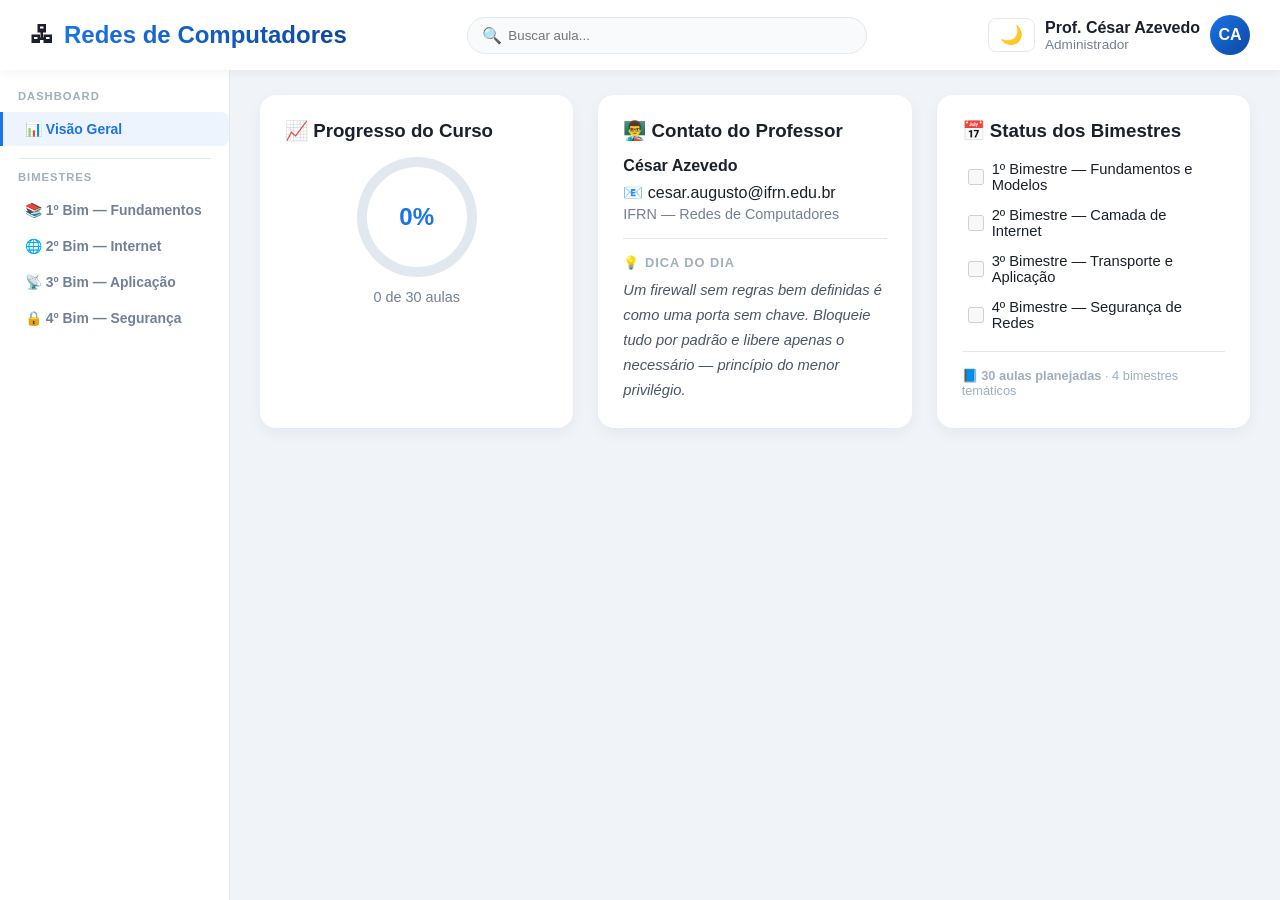
==== index.html @ f3be28b0 "Update print statement from 'Hello' to 'Goodbye'" ====
<!DOCTYPE html>
<html lang="pt-BR">
<head>
    <meta charset="UTF-8">
    <meta name="viewport" content="width=device-width, initial-scale=1.0">
    <title>Dashboard — RC</title>
    <style>
        :root {
            --primary:   #1a73e8;
            --secondary: #0d47a1;
            --bg-light:  #f0f4f8;
            --text-dark: #1a202c;
        }

        * { margin: 0; padding: 0; box-sizing: border-box; }

        body {
            font-family: 'Segoe UI', Roboto, Helvetica, Arial, sans-serif;
            background-color: var(--bg-light);
            color: var(--text-dark);
            height: 100vh;
            display: flex;
            flex-direction: column;
        }

        /* --- HEADER --- */
        .top-header {
            background: white;
            padding: 15px 30px;
            display: flex;
            justify-content: space-between;
            align-items: center;
            box-shadow: 0 2px 10px rgba(0,0,0,0.05);
            z-index: 10;
        }

        .brand {
            font-size: 1.5em;
            font-weight: 700;
            display: flex;
            align-items: center;
            gap: 10px;
        }

        .brand-text {
            background: linear-gradient(to right, var(--primary), var(--secondary));
            -webkit-background-clip: text;
            -webkit-text-fill-color: transparent;
            background-clip: text;
        }

        .search-box { position: relative; width: 400px; }

        .search-input {
            width: 100%;
            padding: 10px 20px 10px 40px;
            border-radius: 50px;
            border: 1px solid #e2e8f0;
            background: #f8fafc;
            outline: none;
            transition: all 0.3s;
        }

        .search-input:focus {
            background: white;
            border-color: var(--primary);
            box-shadow: 0 0 0 3px rgba(26,115,232,0.1);
        }

        .search-icon {
            position: absolute;
            left: 15px;
            top: 50%;
            transform: translateY(-50%);
            color: #a0aec0;
        }

        .user-profile { display: flex; align-items: center; gap: 10px; }

        .user-avatar {
            width: 40px;
            height: 40px;
            background: linear-gradient(135deg, var(--primary), var(--secondary));
            border-radius: 50%;
            display: flex;
            align-items: center;
            justify-content: center;
            color: white;
            font-weight: bold;
        }

        /* --- SIDEBAR --- */
        .main-container {
            flex: 1;
            display: flex;
            flex-direction: row;
            overflow: hidden;
        }

        .tabs-nav {
            display: flex;
            flex-direction: column;
            width: 230px;
            flex-shrink: 0;
            background: white;
            border-right: 1px solid #e2e8f0;
            overflow-y: auto;
            padding: 20px 0;
            gap: 2px;
        }

        .sidebar-label {
            font-size: 0.7em;
            font-weight: 700;
            color: #a0aec0;
            text-transform: uppercase;
            letter-spacing: 1px;
            padding: 0 18px 8px;
        }

        .sidebar-sep { height: 1px; background: #e2e8f0; margin: 10px 18px; }

        .tab-btn {
            padding: 9px 16px 9px 22px;
            background: transparent;
            border: none;
            border-left: 3px solid transparent;
            font-size: 0.87em;
            font-weight: 600;
            color: #718096;
            cursor: pointer;
            transition: all 0.2s;
            border-radius: 0 8px 8px 0;
            text-align: left;
            width: 100%;
        }

        .tab-btn:hover { color: var(--primary); background: rgba(26,115,232,0.06); }

        .tab-btn.active {
            color: var(--primary);
            background: rgba(26,115,232,0.08);
            border-left-color: var(--primary);
        }

        /* Cores por bimestre */
        .tab-btn[data-target="bim1"].active { border-left-color: #1a73e8; color: #1a73e8; background: rgba(26,115,232,.08); }
        .tab-btn[data-target="bim2"].active { border-left-color: #0f9d58; color: #0f9d58; background: rgba(15,157,88,.08); }
        .tab-btn[data-target="bim3"].active { border-left-color: #f57c00; color: #f57c00; background: rgba(245,124,0,.08); }
        .tab-btn[data-target="bim4"].active { border-left-color: #8e24aa; color: #8e24aa; background: rgba(142,36,170,.08); }

        /* Badges */
        .badge-bim1 { background: rgba(26,115,232,.15);  color: #1a73e8; }
        .badge-bim2 { background: rgba(15,157,88,.15);   color: #0f9d58; }
        .badge-bim3 { background: rgba(245,124,0,.15);   color: #f57c00; }
        .badge-bim4 { background: rgba(142,36,170,.15);  color: #8e24aa; }

        /* --- CONTEÚDO DAS ABAS --- */
        .tab-content {
            flex: 1;
            overflow-y: auto;
            display: none;
            animation: fadeIn 0.4s ease;
            padding: 25px 30px 50px;
        }

        .tab-content.active { display: block; }

        @keyframes fadeIn {
            from { opacity: 0; transform: translateY(10px); }
            to   { opacity: 1; transform: translateY(0); }
        }

        /* --- DASHBOARD --- */
        .dashboard-grid {
            display: grid;
            grid-template-columns: repeat(auto-fit, minmax(300px, 1fr));
            gap: 25px;
        }

        .dash-card {
            background: white;
            padding: 25px;
            border-radius: 16px;
            box-shadow: 0 5px 15px rgba(0,0,0,0.05);
        }

        .dash-card h3 {
            margin-bottom: 15px;
            color: var(--text-dark);
            display: flex;
            align-items: center;
            gap: 10px;
        }

        .progress-circular {
            --prog: 0%;
            width: 120px;
            height: 120px;
            border-radius: 50%;
            background: conic-gradient(var(--primary) var(--prog), #e2e8f0 0);
            margin: 0 auto;
            display: flex;
            align-items: center;
            justify-content: center;
            position: relative;
        }

        .prog-text {
            position: absolute;
            background: white;
            width: 100px;
            height: 100px;
            border-radius: 50%;
            display: flex;
            align-items: center;
            justify-content: center;
            font-size: 1.5em;
            font-weight: bold;
            color: var(--primary);
        }

        .chapter-check-list { list-style: none; }
        .chapter-check-list li { margin-bottom: 6px; }
        .chapter-check-list label {
            display: flex;
            align-items: center;
            gap: 8px;
            cursor: default;
            padding: 4px 6px;
            border-radius: 6px;
            transition: background 0.2s;
        }
        .chapter-check-list label:hover { background: #f0f4f8; }
        .chapter-check-list input[type="checkbox"] {
            width: 16px; height: 16px;
            accent-color: var(--primary);
            cursor: default;
            flex-shrink: 0;
        }
        .chapter-check-list .ch-name { font-size: 0.92em; }

        /* --- CARDS DE AULA --- */
        .bimestre-title {
            font-size: 1.8em;
            margin-bottom: 8px;
            display: flex;
            align-items: center;
            gap: 15px;
        }

        .bimestre-subtitle {
            font-size: 0.95em;
            color: #718096;
            margin-bottom: 24px;
        }

        .bimestre-badge {
            font-size: 0.6em;
            padding: 5px 12px;
            border-radius: 20px;
            text-transform: uppercase;
            letter-spacing: 1px;
        }

        .section-label {
            font-size: 0.75em;
            font-weight: 700;
            color: #a0aec0;
            text-transform: uppercase;
            letter-spacing: 1.5px;
            margin: 28px 0 12px;
        }

        .lessons-grid {
            display: grid;
            grid-template-columns: repeat(auto-fill, minmax(280px, 1fr));
            gap: 20px;
        }

        .lesson-card {
            background: white;
            border-radius: 12px;
            padding: 20px;
            box-shadow: 0 2px 8px rgba(0,0,0,0.05);
            transition: all 0.3s ease;
            border: 1px solid #f0f0f0;
            text-decoration: none;
            color: inherit;
            display: flex;
            flex-direction: column;
        }

        a.lesson-card:hover {
            transform: translateY(-5px);
            box-shadow: 0 8px 25px rgba(0,0,0,0.1);
            border-color: var(--primary);
        }

        .lesson-card.coming-soon {
            opacity: 0.58;
            cursor: not-allowed;
            border-style: dashed;
            border-color: #cbd5e0;
        }

        .lesson-header {
            display: flex;
            justify-content: space-between;
            margin-bottom: 15px;
        }

        .lesson-id { font-weight: 700; color: #a0aec0; }
        .lesson-status { font-size: 1.2em; }

        .lesson-title {
            font-size: 1.05em;
            font-weight: 600;
            margin-bottom: 10px;
            line-height: 1.4;
        }

        .lesson-desc {
            font-size: 0.88em;
            color: #718096;
            margin-bottom: 15px;
            flex-grow: 1;
            line-height: 1.6;
        }

        .lesson-tags {
            display: flex;
            gap: 8px;
            flex-wrap: wrap;
            margin-top: auto;
        }

        .mini-tag {
            font-size: 0.75em;
            padding: 3px 8px;
            background: #edf2f7;
            color: #718096;
            border-radius: 6px;
        }

        a.lesson-card.done .lesson-status { color: #38b000; }

        /* --- DARK MODE TOGGLE --- */
        .dark-toggle-index {
            padding: 7px 11px;
            border: 1px solid #e2e8f0;
            border-radius: 8px;
            background: white;
            cursor: pointer;
            font-size: 1.15em;
            line-height: 1;
            transition: all 0.2s;
        }
        .dark-toggle-index:hover { background: #eef4fb; border-color: var(--primary); }

        /* --- DARK MODE --- */
        body.dark-mode { background-color: #0f172a; color: #e2e8f0; }
        body.dark-mode .top-header { background: #1e293b; box-shadow: 0 2px 10px rgba(0,0,0,0.3); }
        body.dark-mode .brand-text { background: linear-gradient(to right, #93c5fd, #c4b5fd); -webkit-background-clip: text; background-clip: text; }
        body.dark-mode .dark-toggle-index { background: #334155; border-color: #475569; }
        body.dark-mode .dark-toggle-index:hover { background: #475569; border-color: #93c5fd; }
        body.dark-mode .tabs-nav { background: #1e293b; border-right-color: #334155; }
        body.dark-mode .sidebar-sep { background: #334155; }
        body.dark-mode .tab-btn { color: #94a3b8; }
        body.dark-mode .tab-btn:hover { color: #e2e8f0; background: rgba(255,255,255,0.05); }
        body.dark-mode .tab-btn.active { background: rgba(26,115,232,.18); }
        body.dark-mode .dash-card { background: #1e293b; box-shadow: 0 5px 15px rgba(0,0,0,0.2); }
        body.dark-mode .dash-card h3 { color: #e2e8f0; }
        body.dark-mode #motivationText { color: #94a3b8 !important; }
        body.dark-mode .progress-circular { background: conic-gradient(var(--primary) var(--prog), #334155 0); }
        body.dark-mode .prog-text { background: #1e293b; color: #93c5fd; }
        body.dark-mode .chapter-check-list label:hover { background: #334155; }
        body.dark-mode .lesson-card { background: #1e293b; border-color: #334155; box-shadow: 0 2px 8px rgba(0,0,0,0.2); }
        body.dark-mode a.lesson-card:hover { border-color: #93c5fd; box-shadow: 0 8px 25px rgba(0,0,0,0.3); }
        body.dark-mode .lesson-card.coming-soon { border-color: #334155; }
        body.dark-mode .lesson-title { color: #e2e8f0; }
        body.dark-mode .lesson-desc { color: #94a3b8; }
        body.dark-mode .mini-tag { background: #334155; color: #94a3b8; }
        body.dark-mode .bimestre-title { color: #e2e8f0; }
        body.dark-mode .bimestre-subtitle { color: #64748b; }
        body.dark-mode .section-label { color: #475569; }
        body.dark-mode .search-input { background: #334155; border-color: #475569; color: #e2e8f0; }
        body.dark-mode .search-input::placeholder { color: #64748b; }
        body.dark-mode .search-input:focus { background: #3d4f66; border-color: #93c5fd; box-shadow: 0 0 0 3px rgba(147,197,253,0.1); }
        body.dark-mode .search-icon { color: #64748b; }

        @media (max-width: 768px) {
            .top-header { flex-direction: column; gap: 15px; padding: 15px; }
            .search-box { width: 100%; }
            .main-container { flex-direction: column; }
            .tabs-nav {
                flex-direction: row;
                width: 100%;
                overflow-x: auto;
                overflow-y: hidden;
                padding: 8px 10px;
                gap: 4px;
                border-right: none;
                border-bottom: 1px solid #e2e8f0;
            }
            .sidebar-label, .sidebar-sep { display: none; }
            .tab-btn {
                border-left: none;
                border-bottom: 3px solid transparent;
                border-radius: 8px 8px 0 0;
                white-space: nowrap;
                width: auto;
                padding: 8px 14px;
            }
            .tab-btn.active,
            .tab-btn[data-target="bim1"].active,
            .tab-btn[data-target="bim2"].active,
            .tab-btn[data-target="bim3"].active,
            .tab-btn[data-target="bim4"].active {
                border-left-color: transparent;
                border-bottom-color: currentColor;
                background: rgba(26,115,232,0.06);
            }
            .tab-content { padding: 20px 15px 40px; }
        }
    </style>
</head>
<body>

    <!-- HEADER -->
    <div class="top-header">
        <div class="brand">
            <span>&#x1F5A7;&#xFE0F;</span>
            <span class="brand-text">Redes de Computadores</span>
        </div>
        <div class="search-box">
            <span class="search-icon">&#x1F50D;</span>
            <input
                type="text"
                id="globalSearch"
                class="search-input"
                placeholder="Buscar aula..."
                onkeyup="performGlobalSearch()"
            >
        </div>
        <div class="user-profile">
            <button class="dark-toggle-index" id="darkToggleIndexBtn" title="Alternar modo escuro">&#x1F319;</button>
            <div>
                <div style="font-weight: 600;">Prof. C&eacute;sar Azevedo</div>
                <div style="font-size: 0.85em; color: #718096;">Administrador</div>
            </div>
            <div class="user-avatar">CA</div>
        </div>
    </div>

    <!-- MAIN CONTAINER -->
    <div class="main-container">

        <!-- SIDEBAR -->
        <div class="tabs-nav">
            <div class="sidebar-label">Dashboard</div>
            <button class="tab-btn active" data-target="visao-geral">&#x1F4CA; Vis&atilde;o Geral</button>
            <div class="sidebar-sep"></div>
            <div class="sidebar-label">Bimestres</div>
            <button class="tab-btn" data-target="bim1">&#x1F4DA; 1&ordm; Bim &mdash; Fundamentos</button>
            <button class="tab-btn" data-target="bim2">&#x1F310; 2&ordm; Bim &mdash; Internet</button>
            <button class="tab-btn" data-target="bim3">&#x1F4E1; 3&ordm; Bim &mdash; Aplica&ccedil;&atilde;o</button>
            <button class="tab-btn" data-target="bim4">&#x1F512; 4&ordm; Bim &mdash; Seguran&ccedil;a</button>
        </div>

        <!-- ═══════════════════════════════════════════════════ -->
        <!-- VISÃO GERAL                                         -->
        <!-- ═══════════════════════════════════════════════════ -->
        <div id="visao-geral" class="tab-content active">
            <div class="dashboard-grid">

                <!-- Progresso -->
                <div class="dash-card">
                    <h3>&#x1F4C8; Progresso do Curso</h3>
                    <div class="progress-circular" id="progressCircle">
                        <span class="prog-text" id="progText">0%</span>
                    </div>
                    <p style="text-align:center; margin-top:12px; color:#718096; font-size:0.9em;" id="progLabel">0 de 30 aulas</p>
                </div>

                <!-- Contato + Dica -->
                <div class="dash-card">
                    <h3>&#x1F468;&#x200D;&#x1F3EB; Contato do Professor</h3>
                    <p><strong>C&eacute;sar Azevedo</strong></p>
                    <p style="margin-top:8px;">&#x1F4E7; cesar.augusto@ifrn.edu.br</p>
                    <p style="margin-top:4px; font-size:0.9em; color:#718096;">IFRN &mdash; Redes de Computadores</p>
                    <hr style="border:none; border-top:1px solid #e2e8f0; margin:16px 0;">
                    <p style="font-size:0.8em; font-weight:700; color:#a0aec0; text-transform:uppercase; letter-spacing:1px; margin-bottom:8px;">&#x1F4A1; Dica do dia</p>
                    <p id="motivationText" style="font-style: italic; color: #4a5568; line-height: 1.7; font-size:0.92em;"></p>
                </div>

                <!-- Status dos Bimestres -->
                <div class="dash-card">
                    <h3>&#x1F4C5; Status dos Bimestres</h3>
                    <ul class="chapter-check-list" id="chapterList">
                        <li><label><input type="checkbox" class="chapter-check" id="ch1"><span class="ch-name">1&ordm; Bimestre &mdash; Fundamentos e Modelos</span></label></li>
                        <li><label><input type="checkbox" class="chapter-check" id="ch2"><span class="ch-name">2&ordm; Bimestre &mdash; Camada de Internet</span></label></li>
                        <li><label><input type="checkbox" class="chapter-check" id="ch3"><span class="ch-name">3&ordm; Bimestre &mdash; Transporte e Aplica&ccedil;&atilde;o</span></label></li>
                        <li><label><input type="checkbox" class="chapter-check" id="ch4"><span class="ch-name">4&ordm; Bimestre &mdash; Seguran&ccedil;a de Redes</span></label></li>
                    </ul>
                    <hr style="border:none; border-top:1px solid #e2e8f0; margin:16px 0;">
                    <p style="font-size:0.8em; color:#a0aec0;">
                        &#x1F4D8; <strong>30 aulas planejadas</strong> &middot; 4 bimestres tem&aacute;ticos
                    </p>
                </div>

            </div>
        </div>

        <!-- ═══════════════════════════════════════════════════ -->
        <!-- BIMESTRE 1 — FUNDAMENTOS E MODELOS                  -->
        <!-- ═══════════════════════════════════════════════════ -->
        <div id="bim1" class="tab-content">
            <div class="bimestre-title">
                Fundamentos e Modelos
                <span class="bimestre-badge badge-bim1">1&ordm; Bimestre</span>
            </div>
            <p class="bimestre-subtitle">Hist&oacute;ria das redes, topologias, componentes, modelos OSI e TCP/IP, meios de transmiss&atilde;o, Ethernet e redes sem fio.</p>

            <div class="lessons-grid">

                <a href="rc01-introducao.html" class="lesson-card">
                    <div class="lesson-header">
                        <span class="lesson-id">#01 &#x1F4DA;</span>
                        <span class="lesson-status"></span>
                    </div>
                    <h4 class="lesson-title">Introdu&ccedil;&atilde;o &agrave;s Redes de Computadores</h4>
                    <p class="lesson-desc">Hist&oacute;ria e evolu&ccedil;&atilde;o das redes. Classificação quanto &agrave; &aacute;rea de cobertura: LAN, MAN, WAN e PAN.</p>
                    <div class="lesson-tags">
                        <span class="mini-tag">Hist&oacute;ria</span>
                        <span class="mini-tag">LAN/WAN</span>
                        <span class="mini-tag">Conceitos</span>
                    </div>
                </a>

                <a href="rc02-topologias.html" class="lesson-card">
                    <div class="lesson-header">
                        <span class="lesson-id">#02 &#x1F4CD;</span>
                        <span class="lesson-status"></span>
                    </div>
                    <h4 class="lesson-title">Topologias e Componentes de Rede</h4>
                    <p class="lesson-desc">Topologias f&iacute;sicas e l&oacute;gicas: estrela, barramento, anel e malha. Hub, switch, roteador, modem e cabeamento.</p>
                    <div class="lesson-tags">
                        <span class="mini-tag">Topologia</span>
                        <span class="mini-tag">Switch</span>
                        <span class="mini-tag">Roteador</span>
                    </div>
                </a>

                <a href="rc03-modelo-osi.html" class="lesson-card">
                    <div class="lesson-header">
                        <span class="lesson-id">#03 &#x1F4CB;</span>
                        <span class="lesson-status"></span>
                    </div>
                    <h4 class="lesson-title">Modelo OSI</h4>
                    <p class="lesson-desc">As 7 camadas do modelo OSI: fun&ccedil;&otilde;es, PDUs e intera&ccedil;&otilde;es entre camadas. Por que o OSI &eacute; refer&ecirc;ncia universal.</p>
                    <div class="lesson-tags">
                        <span class="mini-tag">OSI</span>
                        <span class="mini-tag">7 Camadas</span>
                        <span class="mini-tag">PDU</span>
                    </div>
                </a>

                <a href="rc04-tcp-ip.html" class="lesson-card">
                    <div class="lesson-header">
                        <span class="lesson-id">#04 &#x1F5A7;&#xFE0F;</span>
                        <span class="lesson-status"></span>
                    </div>
                    <h4 class="lesson-title">Arquitetura TCP/IP</h4>
                    <p class="lesson-desc">As 4 camadas do modelo TCP/IP. Compara&ccedil;&atilde;o com OSI. Encapsulamento de dados e como a internet realmente funciona.</p>
                    <div class="lesson-tags">
                        <span class="mini-tag">TCP/IP</span>
                        <span class="mini-tag">Encapsulamento</span>
                        <span class="mini-tag">Internet</span>
                    </div>
                </a>

                <a href="rc05-meios-transmissao.html" class="lesson-card">
                    <div class="lesson-header">
                        <span class="lesson-id">#05 &#x1F9F5;</span>
                        <span class="lesson-status"></span>
                    </div>
                    <h4 class="lesson-title">Meios de Transmiss&atilde;o e Cabeamento</h4>
                    <p class="lesson-desc">Par tran&ccedil;ado (UTP/STP), cabo coaxial e fibra &oacute;ptica. Padr&otilde;es de cabeamento estruturado e categorias de cabo.</p>
                    <div class="lesson-tags">
                        <span class="mini-tag">UTP</span>
                        <span class="mini-tag">Fibra</span>
                        <span class="mini-tag">Cabeamento</span>
                    </div>
                </a>

                <a href="rc06-ethernet.html" class="lesson-card">
                    <div class="lesson-header">
                        <span class="lesson-id">#06 &#x1F4FE;</span>
                        <span class="lesson-status"></span>
                    </div>
                    <h4 class="lesson-title">Ethernet (IEEE 802.3)</h4>
                    <p class="lesson-desc">Fam&iacute;lia Ethernet: CSMA/CD, quadro Ethernet, endere&ccedil;o MAC. Fast Ethernet, Gigabit e 10 Gigabit Ethernet.</p>
                    <div class="lesson-tags">
                        <span class="mini-tag">Ethernet</span>
                        <span class="mini-tag">CSMA/CD</span>
                        <span class="mini-tag">IEEE 802.3</span>
                    </div>
                </a>

                <a href="rc07-wifi.html" class="lesson-card">
                    <div class="lesson-header">
                        <span class="lesson-id">#07 &#x1F4F6;</span>
                        <span class="lesson-status"></span>
                    </div>
                    <h4 class="lesson-title">Redes sem Fio (IEEE 802.11)</h4>
                    <p class="lesson-desc">Padr&otilde;es Wi-Fi: 802.11 a/b/g/n/ac/ax. Frequ&ecirc;ncias, canais, modos de opera&ccedil;&atilde;o e seguran&ccedil;a wireless (WEP, WPA, WPA2).</p>
                    <div class="lesson-tags">
                        <span class="mini-tag">Wi-Fi</span>
                        <span class="mini-tag">IEEE 802.11</span>
                        <span class="mini-tag">WPA2</span>
                    </div>
                </a>

                <a href="rc08-mac-arp.html" class="lesson-card">
                    <div class="lesson-header">
                        <span class="lesson-id">#08 &#x1F4EE;</span>
                        <span class="lesson-status"></span>
                    </div>
                    <h4 class="lesson-title">Endere&ccedil;amento MAC e Protocolo ARP</h4>
                    <p class="lesson-desc">Endere&ccedil;os f&iacute;sicos MAC: formato e unicidade. Protocolo ARP: resolu&ccedil;&atilde;o de endere&ccedil;os IP para MAC e tabela ARP.</p>
                    <div class="lesson-tags">
                        <span class="mini-tag">MAC</span>
                        <span class="mini-tag">ARP</span>
                        <span class="mini-tag">Camada 2</span>
                    </div>
                </a>

            </div>
        </div>

        <!-- ═══════════════════════════════════════════════════ -->
        <!-- BIMESTRE 2 — CAMADA DE INTERNET                     -->
        <!-- ═══════════════════════════════════════════════════ -->
        <div id="bim2" class="tab-content">
            <div class="bimestre-title">
                Camada de Internet
                <span class="bimestre-badge badge-bim2">2&ordm; Bimestre</span>
            </div>
            <p class="bimestre-subtitle">Protocolo IP (IPv4 e IPv6), endere&ccedil;amento, sub-redes, roteamento est&aacute;tico e din&acirc;mico, ICMP e NAT.</p>

            <div class="lessons-grid">

                <a href="rc09-ipv4.html" class="lesson-card coming-soon">
                    <div class="lesson-header">
                        <span class="lesson-id">#01 &#x1F4E6;</span>
                        <span class="lesson-status"></span>
                    </div>
                    <h4 class="lesson-title">Protocolo IPv4</h4>
                    <p class="lesson-desc">Estrutura do pacote IPv4: cabe&ccedil;alho, campos, TTL e fragmenta&ccedil;&atilde;o. Caracter&iacute;sticas do servi&ccedil;o n&atilde;o orient. a conex&atilde;o.</p>
                    <div class="lesson-tags">
                        <span class="mini-tag">IPv4</span>
                        <span class="mini-tag">Pacote</span>
                        <span class="mini-tag">TTL</span>
                    </div>
                </a>

                <a href="rc10-enderecamento.html" class="lesson-card coming-soon">
                    <div class="lesson-header">
                        <span class="lesson-id">#02 &#x1F522;</span>
                        <span class="lesson-status"></span>
                    </div>
                    <h4 class="lesson-title">Endere&ccedil;amento IPv4 e Sub-redes</h4>
                    <p class="lesson-desc">Classes A/B/C, m&aacute;scara de sub-rede, CIDR e subnetting. C&aacute;lculo de hosts, endere&ccedil;os de rede e broadcast.</p>
                    <div class="lesson-tags">
                        <span class="mini-tag">CIDR</span>
                        <span class="mini-tag">Subnetting</span>
                        <span class="mini-tag">M&aacute;scara</span>
                    </div>
                </a>

                <a href="rc11-ipv6.html" class="lesson-card coming-soon">
                    <div class="lesson-header">
                        <span class="lesson-id">#03 &#x1F195;</span>
                        <span class="lesson-status"></span>
                    </div>
                    <h4 class="lesson-title">IPv6</h4>
                    <p class="lesson-desc">Formato de endere&ccedil;os IPv6, tipos (unicast, multicast, anycast), mecanismos de migra&ccedil;&atilde;o e diferen&ccedil;as em rela&ccedil;&atilde;o ao IPv4.</p>
                    <div class="lesson-tags">
                        <span class="mini-tag">IPv6</span>
                        <span class="mini-tag">Unicast</span>
                        <span class="mini-tag">Migra&ccedil;&atilde;o</span>
                    </div>
                </a>

                <a href="rc12-roteamento-estatico.html" class="lesson-card coming-soon">
                    <div class="lesson-header">
                        <span class="lesson-id">#04 &#x1F5FA;&#xFE0F;</span>
                        <span class="lesson-status"></span>
                    </div>
                    <h4 class="lesson-title">Roteamento Est&aacute;tico</h4>
                    <p class="lesson-desc">Tabelas de roteamento, rotas est&aacute;ticas e rota padr&atilde;o. Como o roteador decide o pr&oacute;ximo salto (next hop) de cada pacote.</p>
                    <div class="lesson-tags">
                        <span class="mini-tag">Roteamento</span>
                        <span class="mini-tag">Next Hop</span>
                        <span class="mini-tag">Tabela</span>
                    </div>
                </a>

                <a href="rc13-roteamento-dinamico.html" class="lesson-card coming-soon">
                    <div class="lesson-header">
                        <span class="lesson-id">#05 &#x1F501;</span>
                        <span class="lesson-status"></span>
                    </div>
                    <h4 class="lesson-title">Roteamento Din&acirc;mico</h4>
                    <p class="lesson-desc">Protocolos de roteamento din&acirc;mico: RIP, OSPF e BGP. Dist&acirc;ncia administrativa, m&eacute;tricas e converg&ecirc;ncia da rede.</p>
                    <div class="lesson-tags">
                        <span class="mini-tag">OSPF</span>
                        <span class="mini-tag">RIP</span>
                        <span class="mini-tag">BGP</span>
                    </div>
                </a>

                <a href="rc14-icmp.html" class="lesson-card coming-soon">
                    <div class="lesson-header">
                        <span class="lesson-id">#06 &#x1F4E1;</span>
                        <span class="lesson-status"></span>
                    </div>
                    <h4 class="lesson-title">Protocolo ICMP e Diagn&oacute;stico</h4>
                    <p class="lesson-desc">Mensagens ICMP: Echo Request/Reply, Destination Unreachable, TTL Exceeded. Ferramentas ping e traceroute.</p>
                    <div class="lesson-tags">
                        <span class="mini-tag">ICMP</span>
                        <span class="mini-tag">ping</span>
                        <span class="mini-tag">traceroute</span>
                    </div>
                </a>

                <a href="rc15-nat.html" class="lesson-card coming-soon">
                    <div class="lesson-header">
                        <span class="lesson-id">#07 &#x1F504;</span>
                        <span class="lesson-status"></span>
                    </div>
                    <h4 class="lesson-title">NAT &mdash; Tradu&ccedil;&atilde;o de Endere&ccedil;os</h4>
                    <p class="lesson-desc">NAT est&aacute;tico, din&acirc;mico e PAT (masquerade). Como uma rede inteira compartilha um &uacute;nico IP p&uacute;blico na internet.</p>
                    <div class="lesson-tags">
                        <span class="mini-tag">NAT</span>
                        <span class="mini-tag">PAT</span>
                        <span class="mini-tag">IP P&uacute;blico</span>
                    </div>
                </a>

            </div>
        </div>

        <!-- ═══════════════════════════════════════════════════ -->
        <!-- BIMESTRE 3 — TRANSPORTE E APLICAÇÃO                 -->
        <!-- ═══════════════════════════════════════════════════ -->
        <div id="bim3" class="tab-content">
            <div class="bimestre-title">
                Transporte e Aplica&ccedil;&atilde;o
                <span class="bimestre-badge badge-bim3">3&ordm; Bimestre</span>
            </div>
            <p class="bimestre-subtitle">Protocolos TCP e UDP, DNS, DHCP, HTTP/HTTPS, e-mail, FTP, SSH e ferramentas de diagn&oacute;stico de rede.</p>

            <div class="lessons-grid">

                <a href="rc16-tcp.html" class="lesson-card coming-soon">
                    <div class="lesson-header">
                        <span class="lesson-id">#01 &#x1F91D;</span>
                        <span class="lesson-status"></span>
                    </div>
                    <h4 class="lesson-title">Protocolo TCP</h4>
                    <p class="lesson-desc">Three-way handshake, controle de fluxo (janela deslizante), controle de congestionamento e entrega confi&aacute;vel de segmentos.</p>
                    <div class="lesson-tags">
                        <span class="mini-tag">TCP</span>
                        <span class="mini-tag">Handshake</span>
                        <span class="mini-tag">Confi&aacute;vel</span>
                    </div>
                </a>

                <a href="rc17-udp.html" class="lesson-card coming-soon">
                    <div class="lesson-header">
                        <span class="lesson-id">#02 &#x26A1;</span>
                        <span class="lesson-status"></span>
                    </div>
                    <h4 class="lesson-title">Protocolo UDP</h4>
                    <p class="lesson-desc">Caracter&iacute;sticas do UDP: sem conex&atilde;o, sem garantia de entrega e baixa lat&ecirc;ncia. Casos de uso: DNS, streaming, jogos.</p>
                    <div class="lesson-tags">
                        <span class="mini-tag">UDP</span>
                        <span class="mini-tag">Streaming</span>
                        <span class="mini-tag">Lat&ecirc;ncia</span>
                    </div>
                </a>

                <a href="rc18-dns.html" class="lesson-card coming-soon">
                    <div class="lesson-header">
                        <span class="lesson-id">#03 &#x1F4D6;</span>
                        <span class="lesson-status"></span>
                    </div>
                    <h4 class="lesson-title">DNS &mdash; Sistema de Nomes</h4>
                    <p class="lesson-desc">Hierarquia DNS, processo de resolu&ccedil;&atilde;o iterativa e recursiva. Tipos de registros: A, AAAA, CNAME, MX, PTR, NS, SOA.</p>
                    <div class="lesson-tags">
                        <span class="mini-tag">DNS</span>
                        <span class="mini-tag">Registros</span>
                        <span class="mini-tag">Resolu&ccedil;&atilde;o</span>
                    </div>
                </a>

                <a href="rc19-dhcp.html" class="lesson-card coming-soon">
                    <div class="lesson-header">
                        <span class="lesson-id">#04 &#x1F4E8;</span>
                        <span class="lesson-status"></span>
                    </div>
                    <h4 class="lesson-title">DHCP &mdash; Configura&ccedil;&atilde;o Autom&aacute;tica</h4>
                    <p class="lesson-desc">Processo DORA (Discover, Offer, Request, Acknowledge). Escopos, exclus&otilde;es, reservas por MAC e lease time.</p>
                    <div class="lesson-tags">
                        <span class="mini-tag">DHCP</span>
                        <span class="mini-tag">DORA</span>
                        <span class="mini-tag">Lease</span>
                    </div>
                </a>

                <a href="rc20-http.html" class="lesson-card coming-soon">
                    <div class="lesson-header">
                        <span class="lesson-id">#05 &#x1F310;</span>
                        <span class="lesson-status"></span>
                    </div>
                    <h4 class="lesson-title">HTTP e HTTPS</h4>
                    <p class="lesson-desc">M&eacute;todos HTTP (GET, POST, PUT, DELETE), c&oacute;digos de status, cabe&ccedil;alhos e cookies. HTTPS: TLS/SSL e certificados digitais.</p>
                    <div class="lesson-tags">
                        <span class="mini-tag">HTTP</span>
                        <span class="mini-tag">HTTPS</span>
                        <span class="mini-tag">TLS</span>
                    </div>
                </a>

                <a href="rc21-email.html" class="lesson-card coming-soon">
                    <div class="lesson-header">
                        <span class="lesson-id">#06 &#x1F4E7;</span>
                        <span class="lesson-status"></span>
                    </div>
                    <h4 class="lesson-title">Protocolos de E-mail</h4>
                    <p class="lesson-desc">SMTP para envio de mensagens. POP3 vs IMAP para recebimento: diferen&ccedil;as, portas e quando usar cada protocolo.</p>
                    <div class="lesson-tags">
                        <span class="mini-tag">SMTP</span>
                        <span class="mini-tag">POP3</span>
                        <span class="mini-tag">IMAP</span>
                    </div>
                </a>

                <a href="rc22-ftp.html" class="lesson-card coming-soon">
                    <div class="lesson-header">
                        <span class="lesson-id">#07 &#x1F4C2;</span>
                        <span class="lesson-status"></span>
                    </div>
                    <h4 class="lesson-title">FTP &mdash; Transfer&ecirc;ncia de Arquivos</h4>
                    <p class="lesson-desc">Modos ativo e passivo do FTP. Portas 20 e 21, autentica&ccedil;&atilde;o e limita&ccedil;&otilde;es de seguran&ccedil;a. Alternativas: SFTP e FTPS.</p>
                    <div class="lesson-tags">
                        <span class="mini-tag">FTP</span>
                        <span class="mini-tag">SFTP</span>
                        <span class="mini-tag">Transfer&ecirc;ncia</span>
                    </div>
                </a>

                <a href="rc23-ssh.html" class="lesson-card coming-soon">
                    <div class="lesson-header">
                        <span class="lesson-id">#08 &#x1F511;</span>
                        <span class="lesson-status"></span>
                    </div>
                    <h4 class="lesson-title">SSH e Acesso Remoto</h4>
                    <p class="lesson-desc">SSH vs TELNET: por que o Telnet &eacute; inseguro. Autentica&ccedil;&atilde;o por chaves p&uacute;blica/privada, port forwarding e t&uacute;neis SSH.</p>
                    <div class="lesson-tags">
                        <span class="mini-tag">SSH</span>
                        <span class="mini-tag">TELNET</span>
                        <span class="mini-tag">Chaves</span>
                    </div>
                </a>

            </div>
        </div>

        <!-- ═══════════════════════════════════════════════════ -->
        <!-- BIMESTRE 4 — SEGURANÇA DE REDES                     -->
        <!-- ═══════════════════════════════════════════════════ -->
        <div id="bim4" class="tab-content">
            <div class="bimestre-title">
                Seguran&ccedil;a de Redes
                <span class="bimestre-badge badge-bim4">4&ordm; Bimestre</span>
            </div>
            <p class="bimestre-subtitle">Seguran&ccedil;a da informa&ccedil;&atilde;o, ameaças e vulnerabilidades, criptografia, firewall, IPS/IDS, VPN e boas pr&aacute;ticas.</p>

            <div class="lessons-grid">

                <a href="rc24-seguranca-intro.html" class="lesson-card coming-soon">
                    <div class="lesson-header">
                        <span class="lesson-id">#01 &#x1F6E1;&#xFE0F;</span>
                        <span class="lesson-status"></span>
                    </div>
                    <h4 class="lesson-title">Introdu&ccedil;&atilde;o &agrave; Seguran&ccedil;a da Informa&ccedil;&atilde;o</h4>
                    <p class="lesson-desc">Tr&iacute;ade CIA: Confidencialidade, Integridade e Disponibilidade. Pol&iacute;ticas de seguran&ccedil;a, gest&atilde;o de riscos e normas (ISO 27001).</p>
                    <div class="lesson-tags">
                        <span class="mini-tag">CIA</span>
                        <span class="mini-tag">Pol&iacute;ticas</span>
                        <span class="mini-tag">Riscos</span>
                    </div>
                </a>

                <a href="rc25-ameacas.html" class="lesson-card coming-soon">
                    <div class="lesson-header">
                        <span class="lesson-id">#02 &#x1F480;</span>
                        <span class="lesson-status"></span>
                    </div>
                    <h4 class="lesson-title">Amea&ccedil;as, Ataques e Vulnerabilidades</h4>
                    <p class="lesson-desc">Tipos de ataques: DoS/DDoS, Man-in-the-Middle, phishing, spoofing, sniffing e SQL Injection. Explora&ccedil;&atilde;o de vulnerabilidades.</p>
                    <div class="lesson-tags">
                        <span class="mini-tag">DDoS</span>
                        <span class="mini-tag">MITM</span>
                        <span class="mini-tag">Phishing</span>
                    </div>
                </a>

                <a href="rc26-criptografia.html" class="lesson-card coming-soon">
                    <div class="lesson-header">
                        <span class="lesson-id">#03 &#x1F510;</span>
                        <span class="lesson-status"></span>
                    </div>
                    <h4 class="lesson-title">Criptografia e Certificados</h4>
                    <p class="lesson-desc">Criptografia sim&eacute;trica e assim&eacute;trica. PKI, certificados digitais X.509, assinatura digital e autoridades certificadoras (CA).</p>
                    <div class="lesson-tags">
                        <span class="mini-tag">Criptografia</span>
                        <span class="mini-tag">PKI</span>
                        <span class="mini-tag">Certificado</span>
                    </div>
                </a>

                <a href="rc27-firewall.html" class="lesson-card coming-soon">
                    <div class="lesson-header">
                        <span class="lesson-id">#04 &#x1F525;</span>
                        <span class="lesson-status"></span>
                    </div>
                    <h4 class="lesson-title">Firewall e Controle de Acesso</h4>
                    <p class="lesson-desc">Tipos de firewall: filtragem de pacotes, stateful e proxy. Regras ACL, DMZ, pol&iacute;tica de menor privil&eacute;gio e zonas de seguran&ccedil;a.</p>
                    <div class="lesson-tags">
                        <span class="mini-tag">Firewall</span>
                        <span class="mini-tag">ACL</span>
                        <span class="mini-tag">DMZ</span>
                    </div>
                </a>

                <a href="rc28-ips-ids.html" class="lesson-card coming-soon">
                    <div class="lesson-header">
                        <span class="lesson-id">#05 &#x1F6A8;</span>
                        <span class="lesson-status"></span>
                    </div>
                    <h4 class="lesson-title">IPS e IDS &mdash; Detec&ccedil;&atilde;o de Intrus&atilde;o</h4>
                    <p class="lesson-desc">Diferen&ccedil;a entre IDS (detec&ccedil;&atilde;o) e IPS (preven&ccedil;&atilde;o). Sistemas baseados em assinatura e anomalia. Snort como exemplo pr&aacute;tico.</p>
                    <div class="lesson-tags">
                        <span class="mini-tag">IDS</span>
                        <span class="mini-tag">IPS</span>
                        <span class="mini-tag">Snort</span>
                    </div>
                </a>

                <a href="rc29-vpn.html" class="lesson-card coming-soon">
                    <div class="lesson-header">
                        <span class="lesson-id">#06 &#x1F30D;</span>
                        <span class="lesson-status"></span>
                    </div>
                    <h4 class="lesson-title">VPN &mdash; Redes Privadas Virtuais</h4>
                    <p class="lesson-desc">Conceito de t&uacute;nel VPN. Tipos: site-to-site e acesso remoto. Protocolos: IPSec, OpenVPN e WireGuard. Casos de uso corporativo.</p>
                    <div class="lesson-tags">
                        <span class="mini-tag">VPN</span>
                        <span class="mini-tag">IPSec</span>
                        <span class="mini-tag">T&uacute;nel</span>
                    </div>
                </a>

                <a href="rc30-antimalware.html" class="lesson-card coming-soon">
                    <div class="lesson-header">
                        <span class="lesson-id">#07 &#x1F9F9;</span>
                        <span class="lesson-status"></span>
                    </div>
                    <h4 class="lesson-title">Anti-malware e Boas Pr&aacute;ticas</h4>
                    <p class="lesson-desc">Tipos de malware: v&iacute;rus, worm, ransomware, spyware e rootkit. Solu&ccedil;&otilde;es de prote&ccedil;&atilde;o, atualiza&ccedil;&otilde;es e higiene digital.</p>
                    <div class="lesson-tags">
                        <span class="mini-tag">Malware</span>
                        <span class="mini-tag">Ransomware</span>
                        <span class="mini-tag">Prote&ccedil;&atilde;o</span>
                    </div>
                </a>

            </div>
        </div>

    </div><!-- fim .main-container -->

    <script>
        // ─── CONFIGURAÇÃO (Google Sheets) ────────────────────────────────
        // Crie uma planilha Google com a aba "aulas":
        //   Coluna A = nome do arquivo da aula (ex: rc01-introducao.html)
        //   Coluna B = TRUE ou FALSE
        // Depois substitua o valor abaixo pelo ID da sua planilha.
        const SHEET_ID  = '1OUrNTQYKFRtfNrD5SRz81CSQObZyKX4JuYRt4vdLcJo';
        const AULAS_URL = 'https://docs.google.com/spreadsheets/d/' + SHEET_ID
                        + '/gviz/tq?tqx=out:csv&sheet=aulas&t=' + Date.now();
        // ─────────────────────────────────────────────────────────────────

        function updateProgress() {
            const totalCards = document.querySelectorAll('a.lesson-card');
            const doneCards  = document.querySelectorAll('a.lesson-card.done');
            const total   = totalCards.length;
            const checked = doneCards.length;
            const pct     = total > 0 ? Math.round(checked / total * 100) : 0;

            document.getElementById('progressCircle').style.setProperty('--prog', pct + '%');
            document.getElementById('progText').textContent  = pct + '%';
            document.getElementById('progLabel').textContent = checked + ' de ' + total + ' aulas';
        }

        function updateBimestreChecks() {
            ['bim1', 'bim2', 'bim3', 'bim4'].forEach(function(bim, i) {
                const tab  = document.getElementById(bim);
                const cb   = document.getElementById('ch' + (i + 1));
                if (!tab || !cb) return;
                const cards = tab.querySelectorAll('a.lesson-card:not(.coming-soon)');
                const done  = tab.querySelectorAll('a.lesson-card.done');
                cb.checked = (cards.length > 0 && done.length === cards.length);
            });
        }

        function updateLessonCards(csv) {
            const linhas = csv.trim().split('\n').slice(1);
            linhas.forEach(function(linha) {
                const partes = linha.split(',');
                if (partes.length < 2) return;
                const aula   = partes[0].trim().replace(/"/g, '');
                const status = partes[1].trim().replace(/"/g, '').toUpperCase();
                if (status !== 'TRUE') return;
                const card = document.querySelector('a.lesson-card[href*="' + aula + '"]');
                if (card) {
                    card.classList.add('done');
                    card.classList.remove('coming-soon');
                    const statusEl = card.querySelector('.lesson-status');
                    if (statusEl) statusEl.textContent = '✅';
                }
            });
            updateBimestreChecks();
            updateProgress();
        }

        document.addEventListener('DOMContentLoaded', function() {
            document.querySelectorAll('.chapter-check').forEach(function(cb) { cb.disabled = true; });

            fetch(AULAS_URL)
                .then(function(r) { return r.text(); })
                .then(function(csv) { updateLessonCards(csv); })
                .catch(function() { updateProgress(); });
        });

        // ─── NAVEGAÇÃO POR ABAS + URL HASH ──────────────────────────────
        document.addEventListener('DOMContentLoaded', function() {
            const tabButtons  = document.querySelectorAll('.tab-btn');
            const tabContents = document.querySelectorAll('.tab-content');

            function activateTab(targetId) {
                tabButtons.forEach(btn => btn.classList.remove('active'));
                tabContents.forEach(c   => c.classList.remove('active'));
                const btn     = document.querySelector('[data-target="' + targetId + '"]');
                const content = document.getElementById(targetId);
                if (btn)     btn.classList.add('active');
                if (content) content.classList.add('active');
            }

            tabButtons.forEach(button => {
                button.addEventListener('click', () => {
                    const targetId = button.getAttribute('data-target');
                    activateTab(targetId);
                    history.replaceState(null, '', '#' + targetId);
                });
            });

            const hash = location.hash.slice(1);
            if (hash && document.getElementById(hash)) activateTab(hash);
        });

        // ─── DICAS MOTIVACIONAIS ─────────────────────────────────────────
        (function() {
            const dicas = [
                "O modelo OSI tem 7 camadas porque cada uma resolve um problema diferente. Entender cada camada é entender como os dados viajam de um ponto ao outro do planeta.",
                "Um endereço IP sem máscara de sub-rede é como um CEP sem cidade. A máscara diz ao roteador qual parte é rede e qual é host.",
                "DNS é a agenda telefônica da internet. Sem ele, você precisaria decorar o IP de cada site que quisesse acessar.",
                "O three-way handshake do TCP (SYN, SYN-ACK, ACK) é o aperto de mãos digital que garante que os dois lados estão prontos antes de transmitir dados.",
                "HTTPS não é um protocolo diferente do HTTP — é o HTTP dentro de um túnel TLS. O cadeado no navegador representa essa camada de proteção.",
                "IPv4 tem cerca de 4 bilhões de endereços. Parecia infinito em 1983. Hoje, o NAT e o IPv6 são necessários porque a internet cresceu mais do que o imaginado.",
                "Um firewall sem regras bem definidas é como uma porta sem chave. Bloqueie tudo por padrão e libere apenas o necessário — princípio do menor privilégio.",
                "Wi-Fi não é mágica: é rádio. Os padrões 802.11 definem frequência, largura de canal e modulação. WPA2 protege o canal; o hardware define a velocidade.",
                "O DHCP eliminou a configuração manual de IP em cada dispositivo. O processo DORA acontece em milissegundos toda vez que você conecta à rede.",
                "SSH substituiu o Telnet porque criptografa tudo. Usar Telnet em 2024 é como enviar a senha por cartão postal — qualquer um no caminho pode ler.",
                "Roteamento estático é previsível e rápido; roteamento dinâmico é flexível e se adapta a falhas. Redes grandes precisam dos dois.",
                "Um ataque DDoS não invade o sistema — ele o sufoca. Centenas de milhares de dispositivos comprometidos (botnet) inundam o alvo com tráfego até derrubar o serviço.",
                "O Wireshark é o raio-X da rede. Com ele, você vê cada pacote que trafega, depura protocolos e entende na prática o que os livros ensinam na teoria.",
                "VPN não é anonimato total — é um túnel criptografado. Ela protege seus dados em trânsito, especialmente em redes públicas.",
                "A diferença entre IMAP e POP3 é simples: IMAP sincroniza e-mails no servidor; POP3 baixa e apaga. Para múltiplos dispositivos, IMAP é sempre a escolha certa."
            ];
            document.addEventListener('DOMContentLoaded', function() {
                const el = document.getElementById('motivationText');
                if (el) el.textContent = dicas[Math.floor(Math.random() * dicas.length)];
            });
        })();

        // ─── MODO ESCURO ─────────────────────────────────────────────────
        (function() {
            if (localStorage.getItem('darkMode') === '1') {
                document.body.classList.add('dark-mode');
            }
            document.addEventListener('DOMContentLoaded', function() {
                const btn = document.getElementById('darkToggleIndexBtn');
                if (!btn) return;
                btn.textContent = document.body.classList.contains('dark-mode') ? '\u2600\uFE0F' : '\uD83C\uDF19';
                btn.addEventListener('click', function() {
                    const isDark = document.body.classList.toggle('dark-mode');
                    btn.textContent = isDark ? '\u2600\uFE0F' : '\uD83C\uDF19';
                    localStorage.setItem('darkMode', isDark ? '1' : '0');
                });
            });
        })();

        // ─── BUSCA GLOBAL ────────────────────────────────────────────────
        function performGlobalSearch() {
            const filter = document.getElementById('globalSearch').value.toUpperCase().trim();
            let firstMatch = null;

            document.querySelectorAll('.lesson-card').forEach(card => {
                const title = (card.querySelector('.lesson-title') || {}).innerText || '';
                const desc  = (card.querySelector('.lesson-desc')  || {}).innerText || '';
                const tags  = (card.querySelector('.lesson-tags')  || {}).innerText || '';
                const match = !filter
                    || title.toUpperCase().includes(filter)
                    || desc.toUpperCase().includes(filter)
                    || tags.toUpperCase().includes(filter);

                card.style.display = match ? '' : 'none';
                if (match && filter && !firstMatch) firstMatch = card.closest('.tab-content');
            });

            document.querySelectorAll('.tab-content').forEach(tab => {
                tab.querySelectorAll('.section-label').forEach(label => {
                    const grid = label.nextElementSibling;
                    if (!grid) return;
                    const anyVisible = Array.from(grid.querySelectorAll('.lesson-card'))
                                           .some(c => c.style.display !== 'none');
                    label.style.display = anyVisible ? '' : 'none';
                });
            });

            if (firstMatch && filter) {
                const btn = document.querySelector('[data-target="' + firstMatch.id + '"]');
                if (btn) btn.click();
            }
        }
    </script>
</body>
</html>
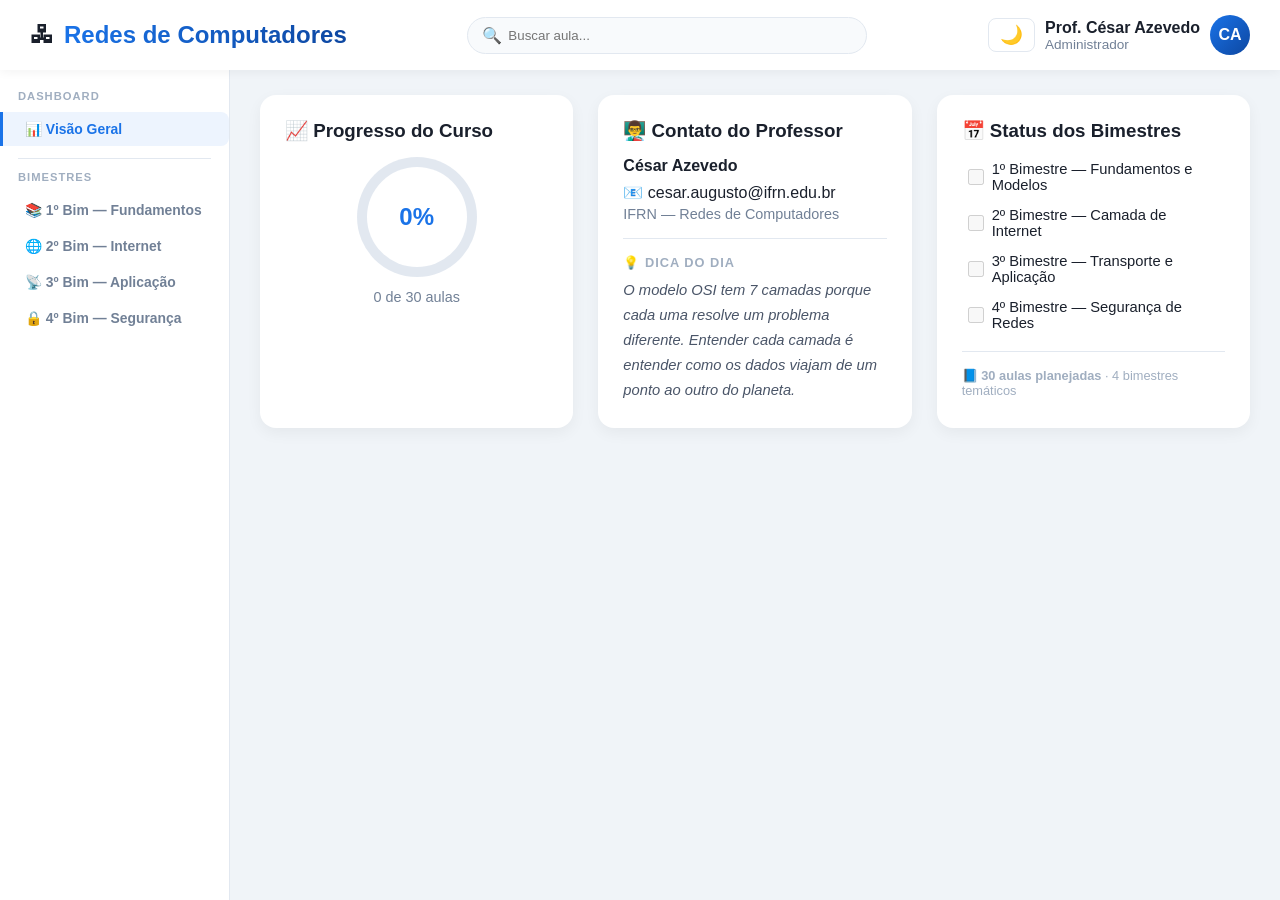
==== commit 180a8bff: "feat: adiciona aula 9 — Protocolo IPv4 (2º Bimestre) Estrutura do pacote, campos do cabeçalho, TTL, " ====
--- a/index.html
+++ b/index.html
@@ -651,10 +651,10 @@
 
             <div class="lessons-grid">
 
-                <a href="rc09-ipv4.html" class="lesson-card coming-soon">
+                <a href="rc09-ipv4.html" class="lesson-card">
                     <div class="lesson-header">
                         <span class="lesson-id">#01 &#x1F4E6;</span>
-                        <span class="lesson-status"></span>
+                        <span class="lesson-status">&#x2705;</span>
                     </div>
                     <h4 class="lesson-title">Protocolo IPv4</h4>
                     <p class="lesson-desc">Estrutura do pacote IPv4: cabe&ccedil;alho, campos, TTL e fragmenta&ccedil;&atilde;o. Caracter&iacute;sticas do servi&ccedil;o n&atilde;o orient. a conex&atilde;o.</p>
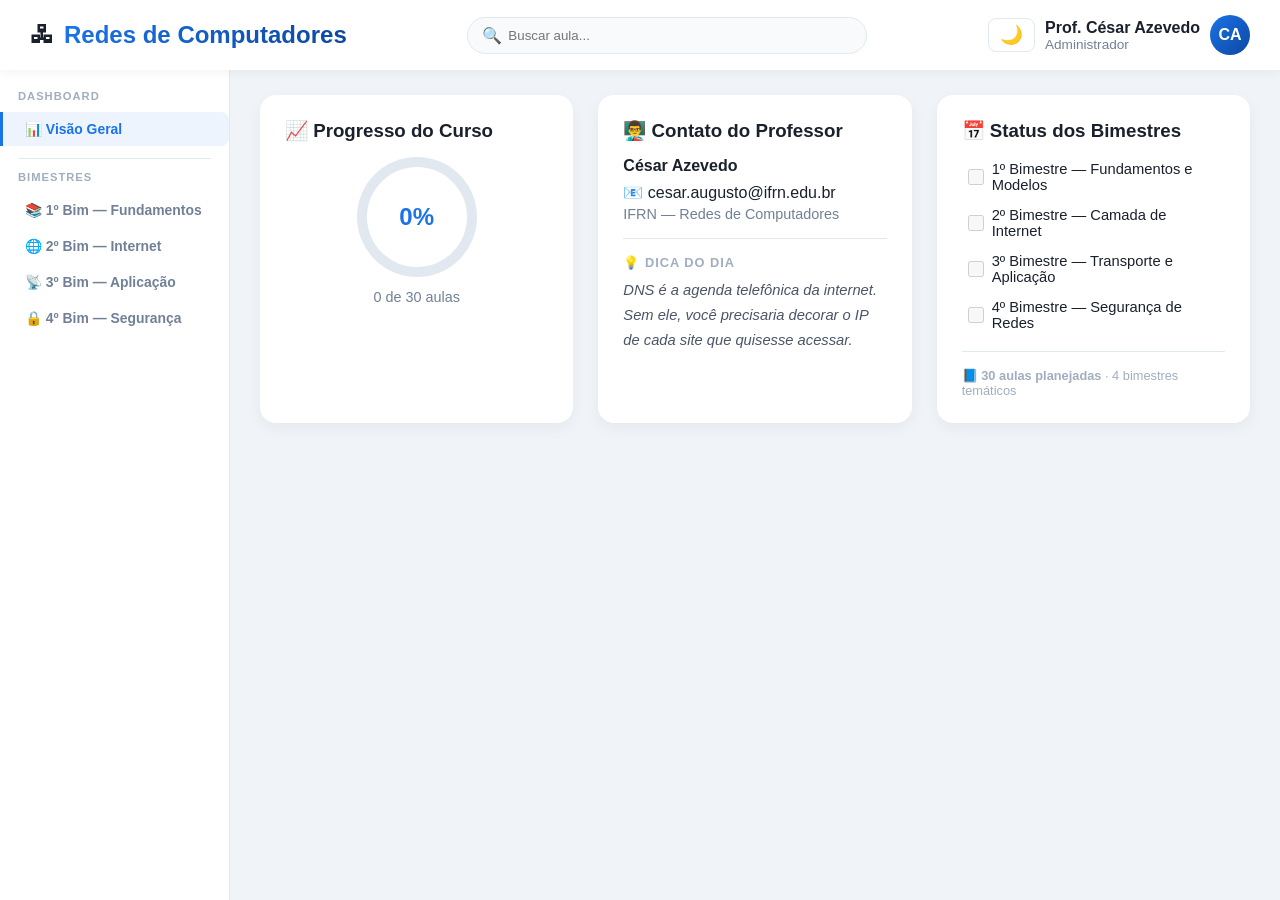
==== commit 315dfa30: "rc10: adiciona aula Endereçamento IPv4 e Sub-redes com visualizador, CIDR slider e Subnet Slicer" ====
--- a/index.html
+++ b/index.html
@@ -665,10 +665,10 @@
                     </div>
                 </a>
 
-                <a href="rc10-enderecamento.html" class="lesson-card coming-soon">
+                <a href="rc10-enderecamento.html" class="lesson-card">
                     <div class="lesson-header">
                         <span class="lesson-id">#02 &#x1F522;</span>
-                        <span class="lesson-status"></span>
+                        <span class="lesson-status">&#x2705;</span>
                     </div>
                     <h4 class="lesson-title">Endere&ccedil;amento IPv4 e Sub-redes</h4>
                     <p class="lesson-desc">Classes A/B/C, m&aacute;scara de sub-rede, CIDR e subnetting. C&aacute;lculo de hosts, endere&ccedil;os de rede e broadcast.</p>
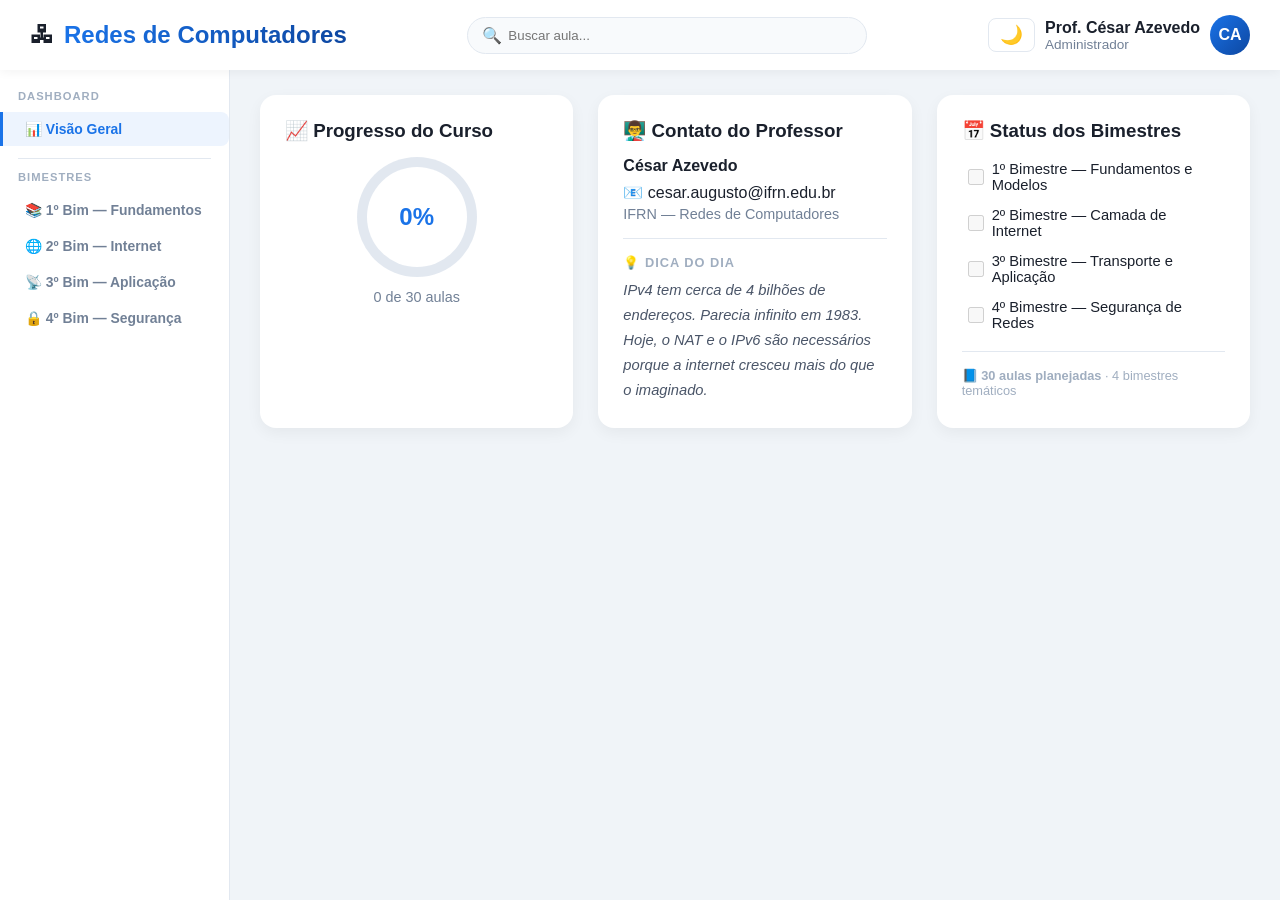
==== commit 1a4f9f9d: "rc11: adiciona aula IPv6 com explorer interativo, comparação de cabeçalhos e painel de migração" ====
--- a/index.html
+++ b/index.html
@@ -679,10 +679,10 @@
                     </div>
                 </a>
 
-                <a href="rc11-ipv6.html" class="lesson-card coming-soon">
+                <a href="rc11-ipv6.html" class="lesson-card">
                     <div class="lesson-header">
                         <span class="lesson-id">#03 &#x1F195;</span>
-                        <span class="lesson-status"></span>
+                        <span class="lesson-status">&#x2705;</span>
                     </div>
                     <h4 class="lesson-title">IPv6</h4>
                     <p class="lesson-desc">Formato de endere&ccedil;os IPv6, tipos (unicast, multicast, anycast), mecanismos de migra&ccedil;&atilde;o e diferen&ccedil;as em rela&ccedil;&atilde;o ao IPv4.</p>
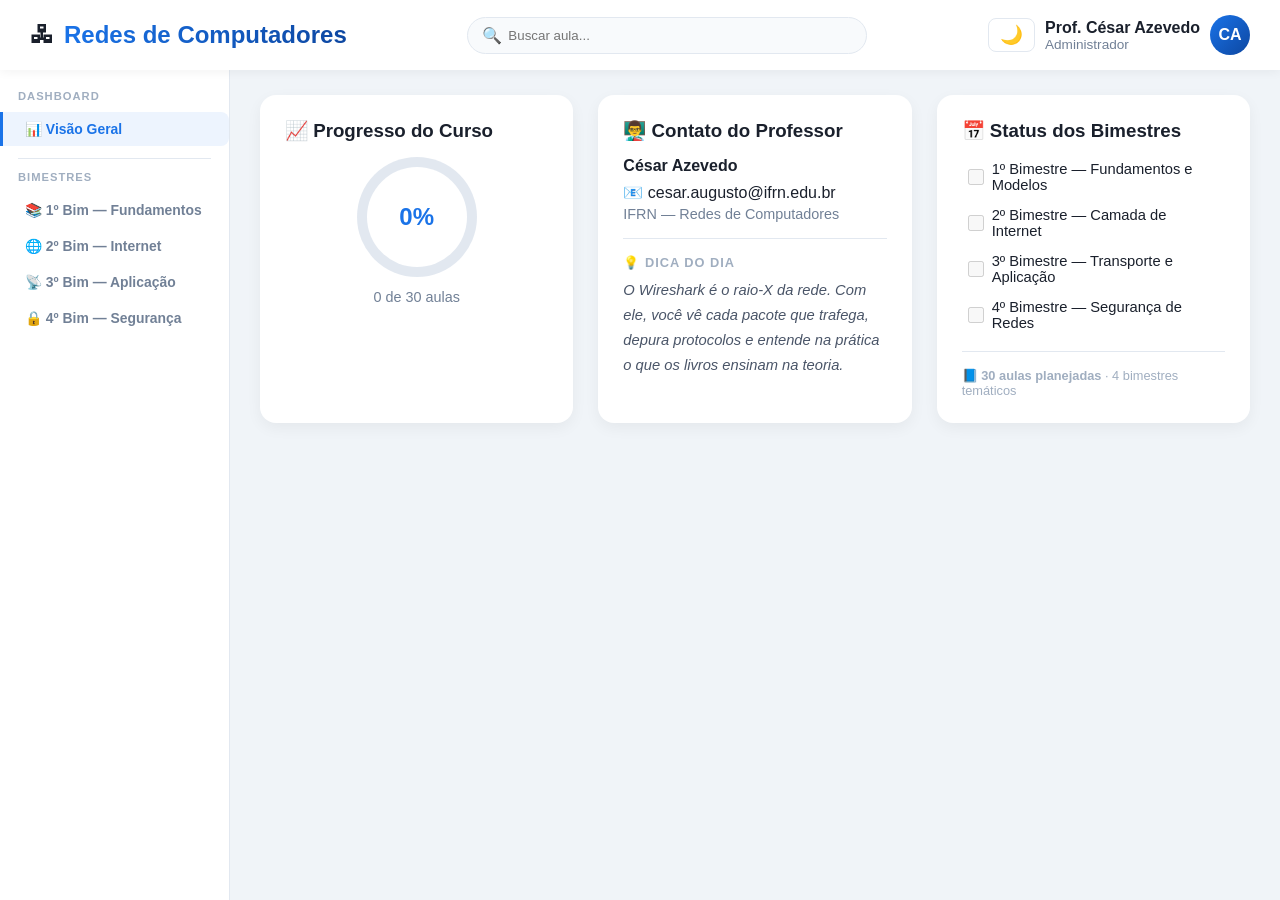
==== commit b6cd0a8a: "fix: remover checkmarks hardcoded do 2º bimestre — status deve vir apenas da planilha" ====
--- a/index.html
+++ b/index.html
@@ -654,7 +654,7 @@
                 <a href="rc09-ipv4.html" class="lesson-card">
                     <div class="lesson-header">
                         <span class="lesson-id">#01 &#x1F4E6;</span>
-                        <span class="lesson-status">&#x2705;</span>
+                        <span class="lesson-status"></span>
                     </div>
                     <h4 class="lesson-title">Protocolo IPv4</h4>
                     <p class="lesson-desc">Estrutura do pacote IPv4: cabe&ccedil;alho, campos, TTL e fragmenta&ccedil;&atilde;o. Caracter&iacute;sticas do servi&ccedil;o n&atilde;o orient. a conex&atilde;o.</p>
@@ -668,7 +668,7 @@
                 <a href="rc10-enderecamento.html" class="lesson-card">
                     <div class="lesson-header">
                         <span class="lesson-id">#02 &#x1F522;</span>
-                        <span class="lesson-status">&#x2705;</span>
+                        <span class="lesson-status"></span>
                     </div>
                     <h4 class="lesson-title">Endere&ccedil;amento IPv4 e Sub-redes</h4>
                     <p class="lesson-desc">Classes A/B/C, m&aacute;scara de sub-rede, CIDR e subnetting. C&aacute;lculo de hosts, endere&ccedil;os de rede e broadcast.</p>
@@ -682,7 +682,7 @@
                 <a href="rc11-ipv6.html" class="lesson-card">
                     <div class="lesson-header">
                         <span class="lesson-id">#03 &#x1F195;</span>
-                        <span class="lesson-status">&#x2705;</span>
+                        <span class="lesson-status"></span>
                     </div>
                     <h4 class="lesson-title">IPv6</h4>
                     <p class="lesson-desc">Formato de endere&ccedil;os IPv6, tipos (unicast, multicast, anycast), mecanismos de migra&ccedil;&atilde;o e diferen&ccedil;as em rela&ccedil;&atilde;o ao IPv4.</p>
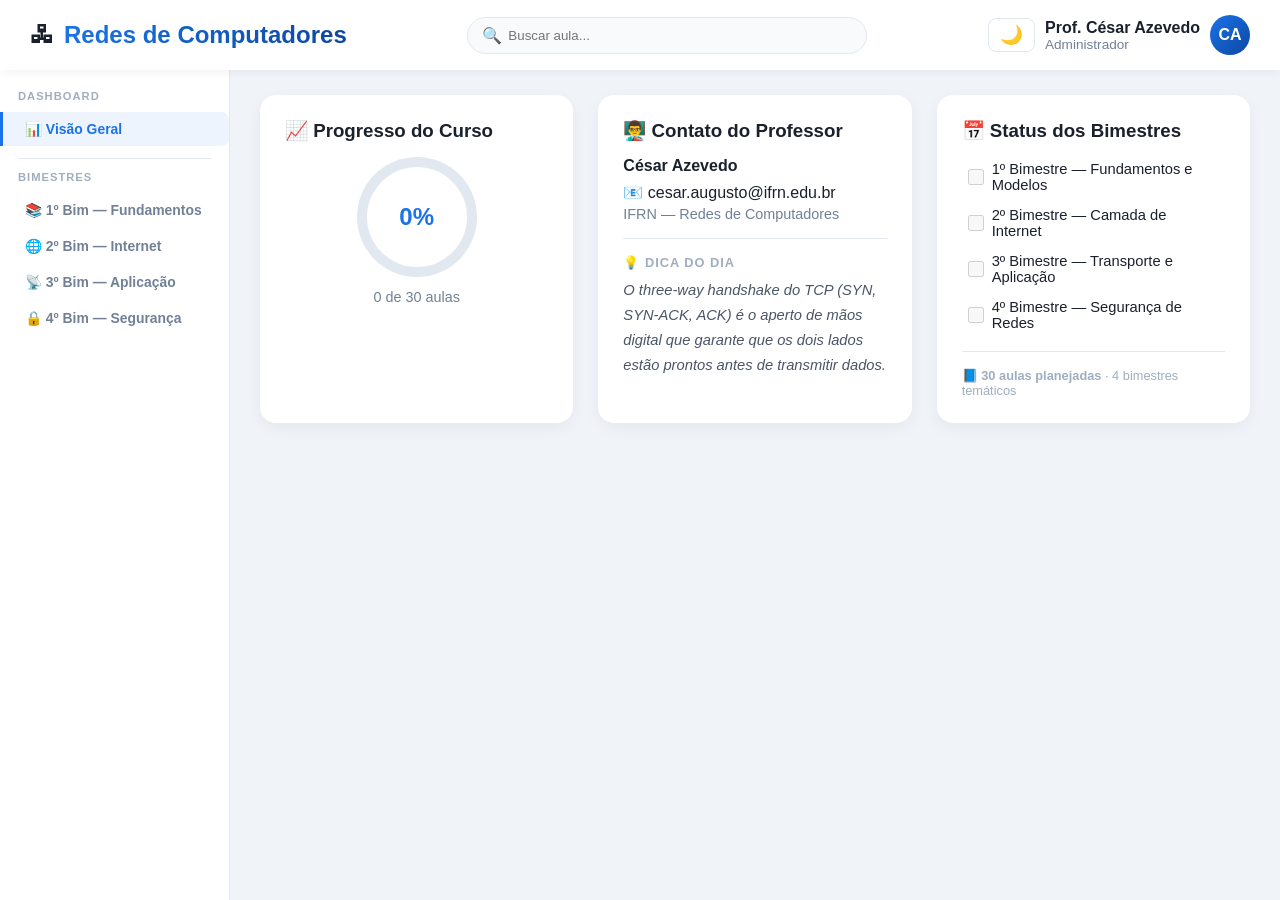
==== commit 06674d80: "Atualiza card da aula 07 no dashboard (Wi-Fi 7, WPA3, 2,4/5/6 GHz)" ====
--- a/index.html
+++ b/index.html
@@ -614,11 +614,12 @@
                         <span class="lesson-status"></span>
                     </div>
                     <h4 class="lesson-title">Redes sem Fio (IEEE 802.11)</h4>
-                    <p class="lesson-desc">Padr&otilde;es Wi-Fi: 802.11 a/b/g/n/ac/ax. Frequ&ecirc;ncias, canais, modos de opera&ccedil;&atilde;o e seguran&ccedil;a wireless (WEP, WPA, WPA2).</p>
+                    <p class="lesson-desc">Padr&otilde;es Wi-Fi: 802.11b at&eacute; Wi-Fi&nbsp;7. Frequ&ecirc;ncias (2,4/5/6&nbsp;GHz), CSMA/CA, FHSS/DSSS, modos de opera&ccedil;&atilde;o, seguran&ccedil;a (WEP&rarr;WPA3) e planejamento de cobertura.</p>
                     <div class="lesson-tags">
                         <span class="mini-tag">Wi-Fi</span>
                         <span class="mini-tag">IEEE 802.11</span>
-                        <span class="mini-tag">WPA2</span>
+                        <span class="mini-tag">WPA3</span>
+                        <span class="mini-tag">Wi-Fi 7</span>
                     </div>
                 </a>
 
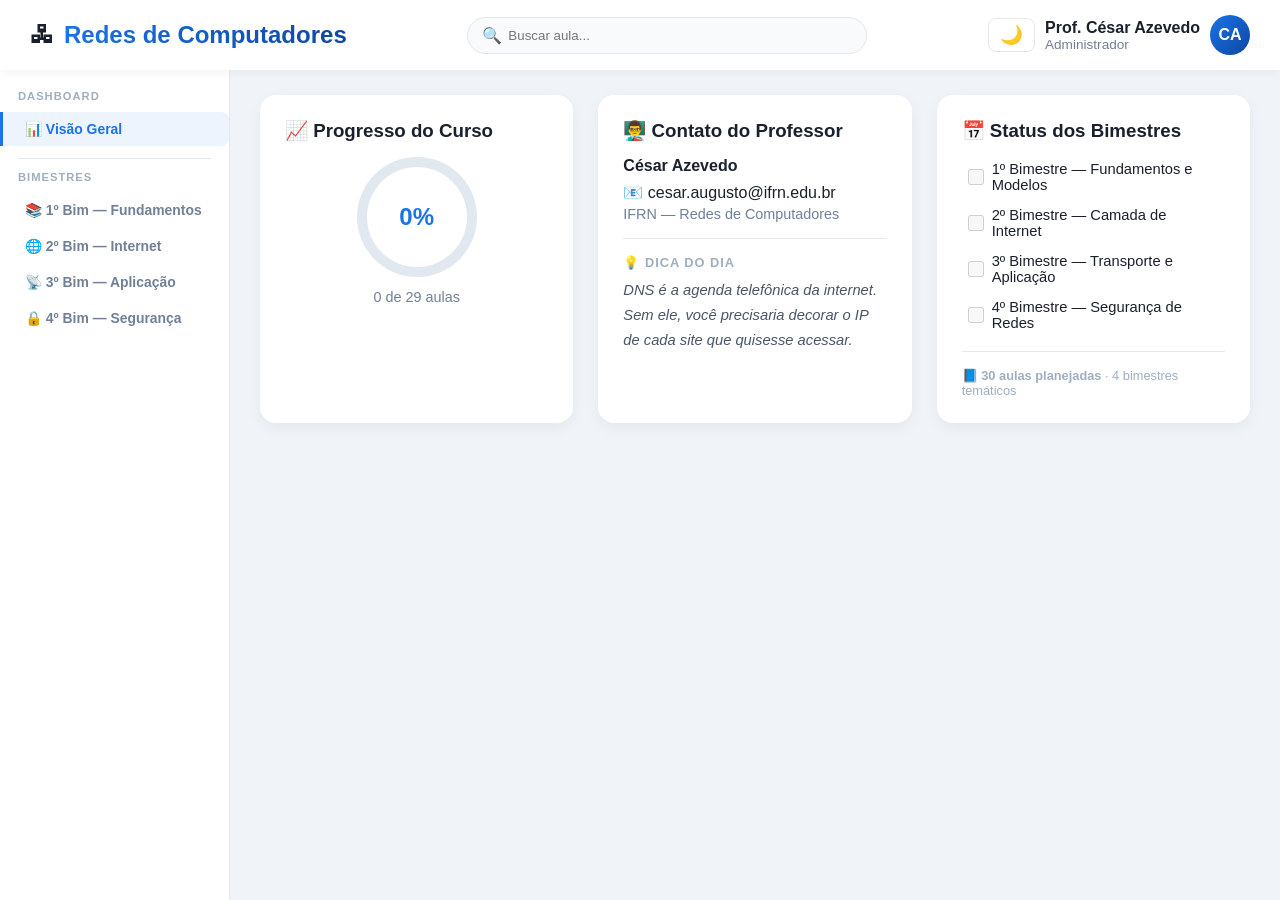
==== commit da25a1af: "Remove aula 8 (MAC/ARP) from bim1" ====
--- a/index.html
+++ b/index.html
@@ -623,20 +623,6 @@
                     </div>
                 </a>
 
-                <a href="rc08-mac-arp.html" class="lesson-card">
-                    <div class="lesson-header">
-                        <span class="lesson-id">#08 &#x1F4EE;</span>
-                        <span class="lesson-status"></span>
-                    </div>
-                    <h4 class="lesson-title">Endere&ccedil;amento MAC e Protocolo ARP</h4>
-                    <p class="lesson-desc">Endere&ccedil;os f&iacute;sicos MAC: formato e unicidade. Protocolo ARP: resolu&ccedil;&atilde;o de endere&ccedil;os IP para MAC e tabela ARP.</p>
-                    <div class="lesson-tags">
-                        <span class="mini-tag">MAC</span>
-                        <span class="mini-tag">ARP</span>
-                        <span class="mini-tag">Camada 2</span>
-                    </div>
-                </a>
-
             </div>
         </div>
 
@@ -1001,7 +987,7 @@
         //   Coluna A = nome do arquivo da aula (ex: rc01-introducao.html)
         //   Coluna B = TRUE ou FALSE
         // Depois substitua o valor abaixo pelo ID da sua planilha.
-        const SHEET_ID  = '1OUrNTQYKFRtfNrD5SRz81CSQObZyKX4JuYRt4vdLcJo';
+        const SHEET_ID  = '1LSWUGzXoFn0WYGbgoR8jBgF3EDaPvLQfXUOy0dgYu_c';
         const AULAS_URL = 'https://docs.google.com/spreadsheets/d/' + SHEET_ID
                         + '/gviz/tq?tqx=out:csv&sheet=aulas&t=' + Date.now();
         // ─────────────────────────────────────────────────────────────────
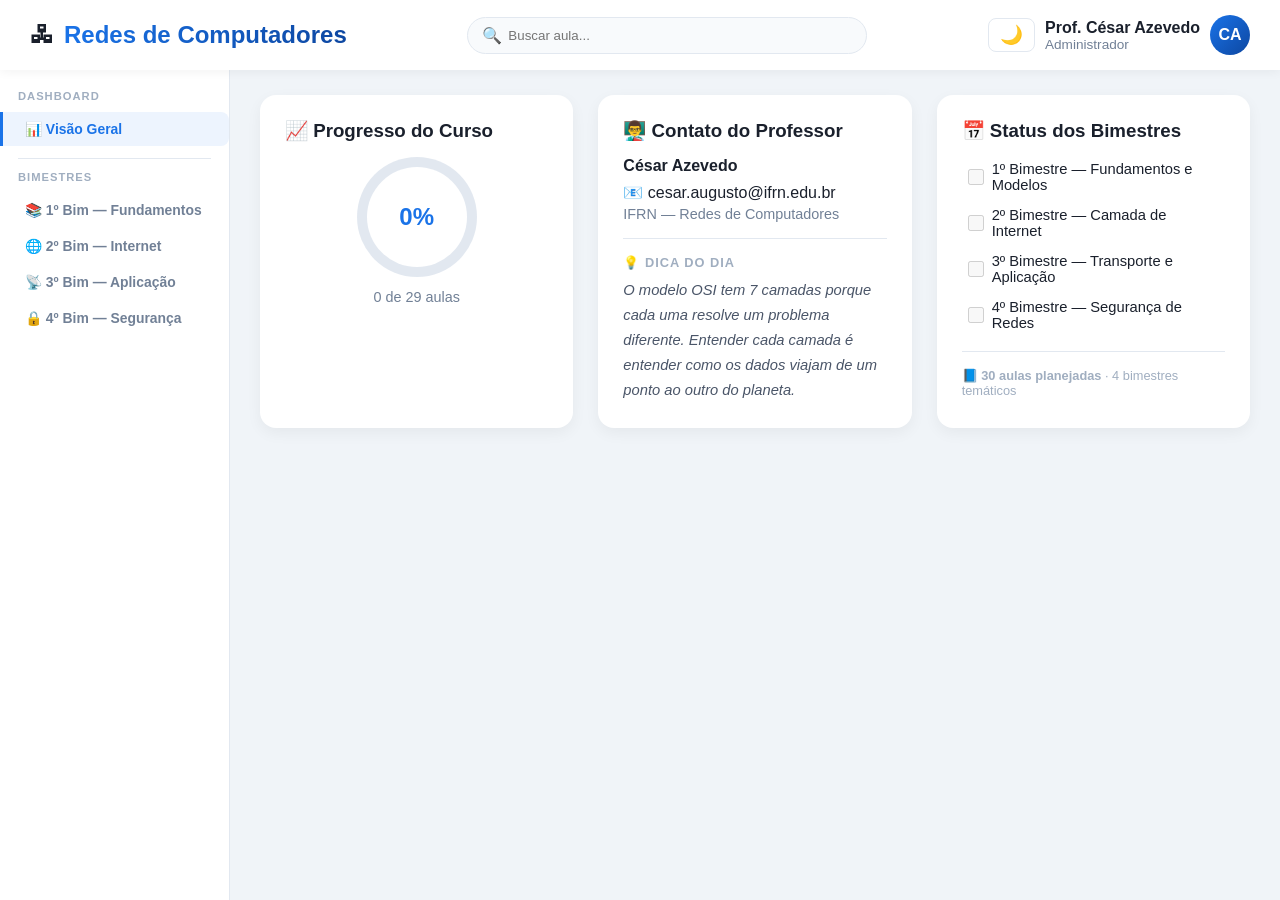
==== commit c71f9417: "Update Google Sheets ID for aulas RC" ====
--- a/index.html
+++ b/index.html
@@ -987,7 +987,7 @@
         //   Coluna A = nome do arquivo da aula (ex: rc01-introducao.html)
         //   Coluna B = TRUE ou FALSE
         // Depois substitua o valor abaixo pelo ID da sua planilha.
-        const SHEET_ID  = '1LSWUGzXoFn0WYGbgoR8jBgF3EDaPvLQfXUOy0dgYu_c';
+        const SHEET_ID  = '1OUrNTQYKFRtfNrD5SRz81CSQObZyKX4JuYRt4vdLcJo';
         const AULAS_URL = 'https://docs.google.com/spreadsheets/d/' + SHEET_ID
                         + '/gviz/tq?tqx=out:csv&sheet=aulas&t=' + Date.now();
         // ─────────────────────────────────────────────────────────────────
